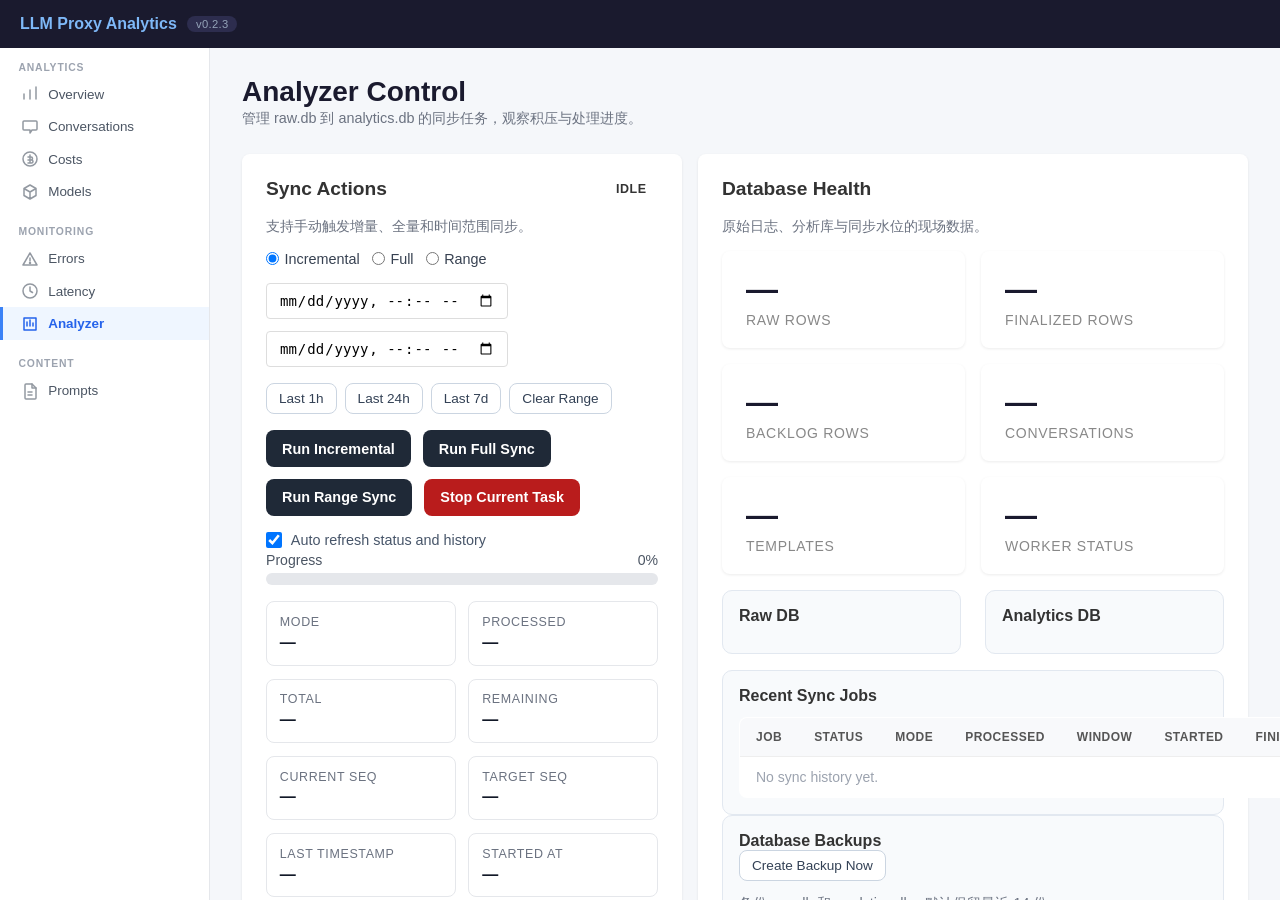
==== api/static/analyzer.html @ d746defb "feat: toast notifications, backup API, retry jobs, API token auth, dashboard time windows - Toast no" ====
<!DOCTYPE html>
<html lang="en">
<head>
  <meta charset="UTF-8" />
  <meta name="viewport" content="width=device-width, initial-scale=1.0" />
  <title>Analyzer Control — LLM Proxy Analytics</title>
  <link rel="stylesheet" href="style.css" />
</head>
<body class="app-layout">
  <header class="app-header">
    <div class="header-brand">
      <span class="brand">LLM Proxy Analytics</span>
      <span class="header-version">v0.2.3</span>
    </div>
  </header>
  <aside class="app-sidebar">
    <nav class="sidebar-nav">
      <div class="nav-group">
        <div class="nav-group-label">Analytics</div>
        <a href="/" class="nav-item">
          <svg width="18" height="18" viewBox="0 0 18 18" fill="none" stroke="currentColor" stroke-width="1.5" stroke-linecap="round"><path d="M3 14V9m6 5V5m6 9V2"/></svg>
          Overview</a>
        <a href="/conversations.html" class="nav-item">
          <svg width="18" height="18" viewBox="0 0 18 18" fill="none" stroke="currentColor" stroke-width="1.5" stroke-linecap="round" stroke-linejoin="round"><path d="M2 4c0-.6.4-1 1-1h12c.6 0 1 .4 1 1v7c0 .6-.4 1-1 1h-4l-2 3v-3H3c-.6 0-1-.4-1-1V4z"/></svg>
          Conversations</a>
        <a href="/costs.html" class="nav-item">
          <svg width="18" height="18" viewBox="0 0 18 18" fill="none" stroke="currentColor" stroke-width="1.5" stroke-linecap="round" stroke-linejoin="round"><circle cx="9" cy="9" r="7"/><path d="M9 5v8M7 7h3a1.5 1.5 0 010 3H7m0 0h3.5a1.5 1.5 0 010 3H7"/></svg>
          Costs</a>
        <a href="/models.html" class="nav-item">
          <svg width="18" height="18" viewBox="0 0 18 18" fill="none" stroke="currentColor" stroke-width="1.5" stroke-linecap="round" stroke-linejoin="round"><path d="M9 2L3 5.5v7L9 16l6-3.5v-7L9 2zM3 5.5L9 9m0 0v7m0-7l6-3.5"/></svg>
          Models</a>
      </div>
      <div class="nav-group">
        <div class="nav-group-label">Monitoring</div>
        <a href="/errors.html" class="nav-item">
          <svg width="18" height="18" viewBox="0 0 18 18" fill="none" stroke="currentColor" stroke-width="1.5" stroke-linecap="round" stroke-linejoin="round"><path d="M9 3L2 15h14L9 3z"/><path d="M9 8v3"/><circle cx="9" cy="13" r=".5" fill="currentColor"/></svg>
          Errors</a>
        <a href="/latency.html" class="nav-item">
          <svg width="18" height="18" viewBox="0 0 18 18" fill="none" stroke="currentColor" stroke-width="1.5" stroke-linecap="round" stroke-linejoin="round"><circle cx="9" cy="9" r="7"/><path d="M9 5v4l2.5 1.5"/></svg>
          Latency</a>
        <a href="/analyzer.html" class="nav-item active">
          <svg width="18" height="18" viewBox="0 0 18 18" fill="none" stroke="currentColor" stroke-width="1.5" stroke-linecap="round" stroke-linejoin="round"><path d="M3 3h12v12H3z"/><path d="M6 11V7m3 4V5m3 6V8"/></svg>
          Analyzer</a>
      </div>
      <div class="nav-group">
        <div class="nav-group-label">Content</div>
        <a href="/prompts.html" class="nav-item">
          <svg width="18" height="18" viewBox="0 0 18 18" fill="none" stroke="currentColor" stroke-width="1.5" stroke-linecap="round" stroke-linejoin="round"><path d="M5 2h6l4 4v10c0 .6-.4 1-1 1H5c-.6 0-1-.4-1-1V3c0-.6.4-1 1-1z"/><path d="M11 2v4h4M7 10h4m-4 3h4"/></svg>
          Prompts</a>
      </div>
    </nav>
  </aside>

  <main class="app-content">
    <div class="page-header page-header-stack">
      <div>
        <h1>Analyzer Control</h1>
        <p class="section-subtitle">管理 raw.db 到 analytics.db 的同步任务，观察积压与处理进度。</p>
      </div>
    </div>

    <div class="control-grid">
      <section class="chart-section control-panel">
        <div class="section-header tight">
          <div>
            <h2>Sync Actions</h2>
            <p class="section-subtitle">支持手动触发增量、全量和时间范围同步。</p>
          </div>
          <span class="status-pill" id="worker-status-pill">idle</span>
        </div>

        <div class="mode-selectors">
          <label><input type="radio" name="analyzer-mode" value="incremental" checked /> Incremental</label>
          <label><input type="radio" name="analyzer-mode" value="full" /> Full</label>
          <label><input type="radio" name="analyzer-mode" value="range" /> Range</label>
        </div>

        <div class="filters analyzer-filters">
          <input type="datetime-local" id="analyzer-since" aria-label="sync since" />
          <input type="datetime-local" id="analyzer-until" aria-label="sync until" />
        </div>

        <div class="preset-row">
          <button type="button" class="ghost-action" data-range-hours="1">Last 1h</button>
          <button type="button" class="ghost-action" data-range-hours="24">Last 24h</button>
          <button type="button" class="ghost-action" data-range-hours="168">Last 7d</button>
          <button type="button" class="ghost-action" data-range-clear="true">Clear Range</button>
        </div>

        <div class="action-row">
          <button type="button" data-sync-mode="incremental">Run Incremental</button>
          <button type="button" data-sync-mode="full">Run Full Sync</button>
          <button type="button" data-sync-mode="range">Run Range Sync</button>
          <button type="button" class="danger-action" id="analyzer-stop-btn">Stop Current Task</button>
        </div>

        <label class="toggle-line">
          <input type="checkbox" id="analyzer-auto-refresh" checked />
          <span>Auto refresh status and history</span>
        </label>

        <div class="progress-block">
          <div class="progress-meta">
            <span>Progress</span>
            <span id="worker-progress-label">0%</span>
          </div>
          <div class="progress-track">
            <div class="progress-fill status-idle" id="worker-progress-bar"></div>
          </div>
        </div>

        <div class="worker-metrics">
          <div><span>Mode</span><strong id="worker-mode">—</strong></div>
          <div><span>Processed</span><strong id="worker-processed">—</strong></div>
          <div><span>Total</span><strong id="worker-total">—</strong></div>
          <div><span>Remaining</span><strong id="worker-remaining">—</strong></div>
          <div><span>Current Seq</span><strong id="worker-current-seq">—</strong></div>
          <div><span>Target Seq</span><strong id="worker-target-seq">—</strong></div>
          <div><span>Last Timestamp</span><strong id="worker-last-timestamp">—</strong></div>
          <div><span>Started At</span><strong id="worker-started-at">—</strong></div>
          <div><span>Finished At</span><strong id="worker-finished-at">—</strong></div>
        </div>

        <div class="inline-notice" id="analyzer-notice" hidden></div>
        <div class="inline-notice error" id="worker-error" hidden></div>
      </section>

      <section class="chart-section">
        <div class="section-header tight">
          <div>
            <h2>Database Health</h2>
            <p class="section-subtitle">原始日志、分析库与同步水位的现场数据。</p>
          </div>
        </div>

        <div class="cards compact-cards">
          <div class="card metric-card">
            <div class="card-value" id="obs-raw-total">—</div>
            <div class="card-label">Raw Rows</div>
          </div>
          <div class="card metric-card">
            <div class="card-value" id="obs-raw-finalized">—</div>
            <div class="card-label">Finalized Rows</div>
          </div>
          <div class="card metric-card">
            <div class="card-value" id="obs-raw-backlog">—</div>
            <div class="card-label">Backlog Rows</div>
          </div>
          <div class="card metric-card">
            <div class="card-value" id="obs-analytics-conversations">—</div>
            <div class="card-label">Conversations</div>
          </div>
          <div class="card metric-card">
            <div class="card-value" id="obs-analytics-templates">—</div>
            <div class="card-label">Templates</div>
          </div>
          <div class="card metric-card">
            <div class="card-value card-value-status" id="obs-worker-status">—</div>
            <div class="card-label">Worker Status</div>
          </div>
        </div>

        <div class="chart-grid observability-grid">
          <section class="subpanel">
            <div class="subpanel-header">
              <h3>Raw DB</h3>
            </div>
            <table class="kv-table">
              <tbody id="raw-db-metrics"></tbody>
            </table>
          </section>
          <section class="subpanel">
            <div class="subpanel-header">
              <h3>Analytics DB</h3>
            </div>
            <table class="kv-table">
              <tbody id="analytics-db-metrics"></tbody>
            </table>
          </section>
        </div>

        <section class="subpanel">
          <div class="subpanel-header">
            <h3>Recent Sync Jobs</h3>
          </div>
          <table class="data-table history-table">
            <thead>
              <tr>
                <th>Job</th>
                <th>Status</th>
                <th>Mode</th>
                <th>Processed</th>
                <th>Window</th>
                <th>Started</th>
                <th>Finished</th>
                <th></th>
              </tr>
            </thead>
            <tbody id="analyzer-history-tbody">
              <tr><td colspan="8" class="muted">No sync history yet.</td></tr>
            </tbody>
          </table>
        </section>

        <section class="subpanel">
          <div class="subpanel-header">
            <h3>Database Backups</h3>
            <button type="button" class="ghost-action" id="backup-create-btn">Create Backup Now</button>
          </div>
          <p class="section-subtitle" style="margin-bottom:0.75rem">备份 raw.db 和 analytics.db，默认保留最近 14 份。</p>
          <table class="data-table history-table" id="backup-table">
            <thead>
              <tr>
                <th>File</th>
                <th>Size</th>
                <th>Modified</th>
              </tr>
            </thead>
            <tbody id="backup-list-tbody">
              <tr><td colspan="3" class="muted">Loading…</td></tr>
            </tbody>
          </table>
        </section>
      </section>
    </div>
  </main>

  <script src="app.js"></script>
</body>
</html>
---- api/static/style.css ----
/* LLM Proxy Analytics Dashboard */

*, *::before, *::after { box-sizing: border-box; margin: 0; padding: 0; }

body {
  font-family: -apple-system, BlinkMacSystemFont, 'Segoe UI', Roboto, sans-serif;
  background: #f5f7fa;
  color: #333;
  min-height: 100vh;
}

/* ── App Shell Layout ─────────────────────────────────────── */
.app-layout {
  display: grid;
  grid-template-columns: 210px 1fr;
  grid-template-rows: 48px 1fr;
  grid-template-areas:
    "header header"
    "sidebar content";
  height: 100vh;
  overflow: hidden;
}

/* ── Header ───────────────────────────────────────────────── */
.app-header {
  grid-area: header;
  background: #1a1a2e;
  color: #fff;
  display: flex;
  align-items: center;
  padding: 0 1.25rem;
  gap: 0.75rem;
  z-index: 100;
}

.header-brand {
  display: flex;
  align-items: center;
  gap: 0.65rem;
}

.header-brand .brand {
  font-weight: 700;
  font-size: 1rem;
  color: #7eb8f7;
  white-space: nowrap;
}

.header-version {
  font-size: 0.7rem;
  color: #94a3b8;
  background: #2d2d4e;
  padding: 0.15rem 0.55rem;
  border-radius: 999px;
  letter-spacing: 0.03em;
}

/* ── Sidebar ──────────────────────────────────────────────── */
.app-sidebar {
  grid-area: sidebar;
  background: #fff;
  border-right: 1px solid #e5e7eb;
  overflow-y: auto;
  padding: 0.85rem 0;
}

.sidebar-nav {
  display: flex;
  flex-direction: column;
}

.nav-group {
  margin-bottom: 1.15rem;
}

.nav-group-label {
  font-size: 0.65rem;
  font-weight: 700;
  text-transform: uppercase;
  letter-spacing: 0.08em;
  color: #9ca3af;
  padding: 0 1.15rem 0.35rem;
}

.nav-item {
  display: flex;
  align-items: center;
  gap: 0.55rem;
  padding: 0.45rem 1.15rem;
  color: #4b5563;
  text-decoration: none;
  font-size: 0.84rem;
  transition: background 0.12s, color 0.12s;
  border-left: 3px solid transparent;
}

.nav-item:hover {
  background: #f3f4f6;
  color: #1a1a2e;
}

.nav-item.active {
  background: #eff6ff;
  color: #2563eb;
  border-left-color: #3b82f6;
  font-weight: 600;
}

.nav-item svg {
  flex-shrink: 0;
  opacity: 0.6;
}

.nav-item.active svg {
  opacity: 1;
}

/* ── Main Content ─────────────────────────────────────────── */
.app-content {
  grid-area: content;
  overflow-y: auto;
  padding: 1.75rem 2rem;
  background: #f5f7fa;
}

/* legacy alias */
.container {
  max-width: 1200px;
  margin: 2rem auto;
  padding: 0 1.5rem;
}

h1 {
  font-size: 1.75rem;
  font-weight: 700;
  margin-bottom: 1.5rem;
  color: #1a1a2e;
}

h2 {
  font-size: 1.2rem;
  font-weight: 600;
  margin-bottom: 1rem;
  color: #333;
}

.cards {
  display: grid;
  grid-template-columns: repeat(auto-fit, minmax(200px, 1fr));
  gap: 1rem;
  margin-bottom: 2rem;
}

.card {
  background: #fff;
  border-radius: 8px;
  padding: 1.25rem 1.5rem;
  box-shadow: 0 1px 3px rgba(0,0,0,0.08);
  text-align: center;
}

.card-value {
  font-size: 2rem;
  font-weight: 700;
  color: #1a1a2e;
  margin-bottom: 0.25rem;
}

.card-label {
  font-size: 0.875rem;
  color: #888;
  text-transform: uppercase;
  letter-spacing: 0.05em;
}

.chart-section {
  background: #fff;
  border-radius: 8px;
  padding: 1.5rem;
  box-shadow: 0 1px 3px rgba(0,0,0,0.08);
  margin-bottom: 2rem;
}

.data-table {
  width: 100%;
  border-collapse: collapse;
  background: #fff;
  border-radius: 8px;
  box-shadow: 0 1px 3px rgba(0,0,0,0.08);
  overflow: hidden;
}

.data-table th,
.data-table td {
  padding: 0.75rem 1rem;
  text-align: left;
  font-size: 0.875rem;
  border-bottom: 1px solid #eee;
}

.data-table th {
  background: #f8f9fb;
  font-weight: 600;
  color: #555;
  text-transform: uppercase;
  font-size: 0.75rem;
  letter-spacing: 0.04em;
}

.data-table tbody tr:hover {
  background: #f5f7fa;
}

.conversation-row {
  cursor: pointer;
}

.conversation-row.selected {
  background: #e8f1fb;
}

.filters {
  display: flex;
  gap: 0.75rem;
  flex-wrap: wrap;
  margin-bottom: 1.25rem;
  align-items: center;
}

.filters input,
.filters select {
  padding: 0.5rem 0.75rem;
  border: 1px solid #ddd;
  border-radius: 4px;
  font-size: 0.875rem;
  outline: none;
  min-width: 140px;
}

.filters input:focus,
.filters select:focus {
  border-color: #7eb8f7;
  box-shadow: 0 0 0 2px rgba(126,184,247,0.2);
}

.filters button {
  padding: 0.5rem 1rem;
  background: #1a1a2e;
  color: #fff;
  border: none;
  border-radius: 4px;
  cursor: pointer;
  font-size: 0.875rem;
  transition: background 0.15s;
}

.filters button:hover {
  background: #2d2d4e;
}

.filters.filters-advanced {
  background: linear-gradient(135deg, #ffffff 0%, #eef4ff 100%);
  border: 1px solid #dbe6ff;
  border-radius: 10px;
  padding: 0.9rem;
  margin-bottom: 1rem;
  box-shadow: 0 6px 18px rgba(17, 36, 77, 0.08);
}

.filters .ghost-btn {
  background: #ffffff;
  color: #2d3e72;
  border: 1px solid #c8d8ff;
}

.filters .ghost-btn:hover {
  background: #f3f7ff;
}

.pagination {
  display: flex;
  justify-content: center;
  gap: 0.5rem;
  margin-top: 1rem;
}

.pagination button {
  padding: 0.4rem 0.75rem;
  border: 1px solid #ddd;
  border-radius: 4px;
  background: #fff;
  cursor: pointer;
  font-size: 0.875rem;
}

.pagination button.active {
  background: #1a1a2e;
  color: #fff;
  border-color: #1a1a2e;
}

.badge {
  display: inline-block;
  padding: 0.2rem 0.5rem;
  border-radius: 12px;
  font-size: 0.75rem;
  font-weight: 600;
}

.badge-success { background: #d4edda; color: #155724; }
.badge-error { background: #f8d7da; color: #721c24; }
.badge-warning { background: #fff3cd; color: #856404; }

.conversation-insights {
  margin-bottom: 1.25rem;
}

.conversation-insights .card {
  border: 1px solid #e8ecf7;
}

.detail-panel {
  background: #fff;
  border-radius: 8px;
  padding: 1.5rem;
  margin-top: 1.5rem;
  box-shadow: 0 1px 3px rgba(0,0,0,0.08);
}

.detail-header {
  display: flex;
  justify-content: space-between;
  align-items: center;
  margin-bottom: 1rem;
}

.detail-close {
  padding: 0.5rem 0.8rem;
  border: 1px solid #d0d7e2;
  border-radius: 4px;
  background: #fff;
  cursor: pointer;
}

.detail-meta {
  display: flex;
  gap: 1rem;
  flex-wrap: wrap;
  margin-bottom: 1rem;
  color: #4b5563;
  font-size: 0.9rem;
}

.detail-meta span {
  background: #f3f6fc;
  border: 1px solid #e4ebfa;
  border-radius: 999px;
  padding: 0.22rem 0.55rem;
}

.token-breakdown {
  margin-bottom: 1rem;
  padding: 0.85rem;
  border: 1px solid #e6ecfa;
  border-radius: 8px;
  background: #f9fbff;
}

.stacked-bar {
  display: flex;
  width: 100%;
  height: 12px;
  border-radius: 999px;
  overflow: hidden;
  background: #e9eef8;
}

.bar-prompt {
  background: linear-gradient(90deg, #4f46e5, #818cf8);
}

.bar-completion {
  background: linear-gradient(90deg, #0ea5e9, #67e8f9);
}

.token-breakdown-meta {
  margin-top: 0.45rem;
  font-size: 0.85rem;
  color: #41507a;
}

/* ── Enhanced Token Breakdown Charts ───────────────────────────────── */

.breakdown-chart {
  margin-bottom: 0.85rem;
}

.breakdown-chart:last-child {
  margin-bottom: 0;
}

.breakdown-empty {
  font-size: 0.82rem;
  color: #9ca3af;
  padding: 0.6rem 0;
  font-style: italic;
}

.breakdown-label {
  font-size: 0.78rem;
  font-weight: 600;
  color: #6b7280;
  text-transform: uppercase;
  letter-spacing: 0.04em;
  margin-bottom: 0.45rem;
}

.breakdown-row {
  display: flex;
  align-items: center;
  gap: 0.65rem;
  margin-bottom: 0.35rem;
}

.breakdown-row-label {
  font-size: 0.82rem;
  color: #374151;
  min-width: 140px;
  white-space: nowrap;
}

.breakdown-bar-container {
  flex: 1;
  display: flex;
  height: 18px;
  border-radius: 4px;
  overflow: hidden;
  background: #e9eef8;
}

.breakdown-bar-seg {
  height: 100%;
  transition: width 0.3s ease;
}

.bar-cache-read { background: linear-gradient(90deg, #34d399, #6ee7b7); }
.bar-cache-write { background: linear-gradient(90deg, #fbbf24, #fcd34d); }
.bar-prompt-normal { background: linear-gradient(90deg, #4f46e5, #818cf8); }
.bar-reasoning { background: linear-gradient(90deg, #f59e0b, #fbbf24); }
.bar-completion-normal { background: linear-gradient(90deg, #0ea5e9, #67e8f9); }

.breakdown-meta {
  margin-top: 0.4rem;
  font-size: 0.8rem;
  color: #6b7280;
}

.breakdown-legend {
  display: flex;
  gap: 0.85rem;
  flex-wrap: wrap;
  margin-top: 0.4rem;
}

.legend-item {
  display: inline-flex;
  align-items: center;
  gap: 0.3rem;
  font-size: 0.72rem;
  color: #6b7280;
}

.legend-dot {
  display: inline-block;
  width: 10px;
  height: 10px;
  border-radius: 2px;
  flex-shrink: 0;
}

/* Composition (Chart 2) */
.composition-bar {
  display: flex;
  width: 100%;
  height: 22px;
  border-radius: 4px;
  overflow: hidden;
  background: #e9eef8;
  margin-bottom: 0.55rem;
}

.composition-seg {
  height: 100%;
  transition: width 0.3s ease;
}

.comp-system { background: linear-gradient(90deg, #f59e0b, #fbbf24); }
.comp-tools { background: linear-gradient(90deg, #8b5cf6, #a78bfa); }
.comp-tool-msg { background: linear-gradient(90deg, #7c3aed, #c084fc); }
.comp-history { background: linear-gradient(90deg, #3b82f6, #93c5fd); }
.comp-user { background: linear-gradient(90deg, #10b981, #6ee7b7); }
.comp-assistant { background: linear-gradient(90deg, #0ea5e9, #67e8f9); }

.composition-details {
  display: flex;
  flex-direction: column;
  gap: 0.2rem;
}

.composition-row {
  display: flex;
  align-items: center;
  gap: 0.5rem;
  font-size: 0.8rem;
  color: #374151;
}

.composition-name {
  min-width: 80px;
  font-weight: 500;
}

.composition-value {
  min-width: 80px;
  text-align: right;
  color: #6b7280;
  font-size: 0.75rem;
}

.composition-pct {
  min-width: 40px;
  text-align: right;
  font-weight: 600;
  font-size: 0.78rem;
}

.composition-minibar {
  flex: 1;
  height: 6px;
  background: #e9eef8;
  border-radius: 3px;
  overflow: hidden;
}

.composition-minibar > div {
  height: 100%;
  border-radius: 3px;
}

/* ── Tool Card Enhancements ────────────────────────────────────────── */

.section-overview-bar {
  display: flex;
  gap: 1rem;
  flex-wrap: wrap;
  margin-bottom: 0.65rem;
  padding: 0.45rem 0.7rem;
  background: #f3f4f6;
  border-radius: 6px;
  font-size: 0.8rem;
  color: #4b5563;
}

.section-overview-bar span {
  white-space: nowrap;
}

.tool-card-expandable {
  cursor: pointer;
  transition: box-shadow 0.15s;
}

.tool-card-expandable:hover {
  box-shadow: 0 2px 8px rgba(91, 33, 182, 0.12);
}

.tool-card-expanded {
  grid-column: 1 / -1;
}

.tool-card-expanded .tool-card-toggle {
  transform: rotate(90deg);
}

.tool-card-header {
  display: flex;
  align-items: center;
  justify-content: space-between;
}

.tool-card-toggle {
  font-size: 0.7rem;
  color: #9ca3af;
  transition: transform 0.2s;
  flex-shrink: 0;
}

.tool-params-panel {
  margin-top: 0.55rem;
  border-top: 1px solid #e5e7eb;
  padding-top: 0.45rem;
}

.tool-params-table {
  width: 100%;
  border-collapse: collapse;
  font-size: 0.75rem;
}

.tool-params-table th {
  text-align: left;
  padding: 0.3rem 0.5rem;
  background: #f3f0ff;
  color: #5b21b6;
  font-size: 0.7rem;
  text-transform: uppercase;
  letter-spacing: 0.03em;
  border-bottom: 1px solid #e5e7eb;
}

.tool-params-table td {
  padding: 0.3rem 0.5rem;
  border-bottom: 1px solid #f3f4f6;
  vertical-align: top;
}

.tool-params-table code {
  background: #f3f0ff;
  padding: 0.1rem 0.3rem;
  border-radius: 3px;
  font-size: 0.73rem;
  color: #5b21b6;
}

.param-enum {
  font-size: 0.68rem;
  color: #6b7280;
  display: block;
}

.param-req {
  text-align: center;
  color: #059669;
  font-weight: 700;
}

.detail-grid {
  display: grid;
  grid-template-columns: repeat(auto-fit, minmax(280px, 1fr));
  gap: 1rem;
}

.detail-grid h3 {
  font-size: 0.95rem;
  margin-bottom: 0.5rem;
}

.detail-actions {
  display: flex;
  justify-content: flex-end;
  margin-bottom: 0.35rem;
}

.detail-actions button {
  border: 1px solid #d6def0;
  background: #fff;
  padding: 0.24rem 0.6rem;
  border-radius: 999px;
  font-size: 0.74rem;
  cursor: pointer;
}

.detail-actions button:hover {
  background: #f1f5ff;
}

.detail-grid pre {
  white-space: pre-wrap;
  word-break: break-word;
  background: #f8f9fb;
  border: 1px solid #e5e7eb;
  border-radius: 6px;
  padding: 0.9rem;
  min-height: 8rem;
  max-height: 22rem;
  overflow: auto;
  font-size: 0.85rem;
  color: #1f2937;
}

.analysis-list {
  list-style: disc;
  padding-left: 1.1rem;
  color: #1f2d50;
  font-size: 0.88rem;
  line-height: 1.45;
}

.analysis-list li {
  margin-bottom: 0.4rem;
}

.subheading {
  margin-top: 0.9rem;
}

@media (max-width: 960px) {
  .data-table {
    display: block;
    overflow-x: auto;
    white-space: nowrap;
  }
}

/* ── Page Header & Time Range ──────────────────────────────────────── */

.page-header {
  display: flex;
  justify-content: space-between;
  align-items: center;
  margin-bottom: 1.5rem;
  flex-wrap: wrap;
  gap: 1rem;
}

.page-header h1 {
  margin-bottom: 0;
}

.page-header-stack {
  align-items: flex-start;
  flex-direction: column;
  gap: 0.35rem;
}

.time-range-selector {
  display: flex;
  gap: 0.25rem;
  background: #fff;
  border: 1px solid #ddd;
  border-radius: 6px;
  padding: 0.2rem;
}

.range-btn {
  padding: 0.35rem 0.75rem;
  border: none;
  background: transparent;
  border-radius: 4px;
  cursor: pointer;
  font-size: 0.8rem;
  color: #555;
  transition: all 0.15s;
}

.range-btn:hover {
  background: #f0f4ff;
}

.range-btn.active {
  background: #1a1a2e;
  color: #fff;
}

/* ── Chart Grid ────────────────────────────────────────────────────── */

.chart-grid {
  display: grid;
  grid-template-columns: 1fr 1fr;
  gap: 1.5rem;
  margin-bottom: 2rem;
}

.section-header {
  display: flex;
  justify-content: space-between;
  align-items: flex-start;
  gap: 1rem;
  margin-bottom: 1rem;
}

.section-header.tight {
  margin-bottom: 0.85rem;
}

.section-subtitle {
  color: #6b7280;
  font-size: 0.9rem;
  line-height: 1.5;
}

.text-link {
  color: #2563eb;
  text-decoration: none;
  font-size: 0.9rem;
  font-weight: 600;
}

.text-link:hover {
  text-decoration: underline;
}

.compact-cards {
  margin-bottom: 1rem;
}

.metric-card {
  text-align: left;
}

.card-value-status {
  text-transform: capitalize;
}

.observability-section {
  margin-bottom: 2rem;
}

.observability-grid {
  margin-bottom: 1rem;
}

.subpanel {
  background: #f8fafc;
  border: 1px solid #e2e8f0;
  border-radius: 10px;
  padding: 1rem;
}

.subpanel-header {
  margin-bottom: 0.75rem;
}

.subpanel h3 {
  font-size: 1rem;
  margin-bottom: 0;
}

.kv-table {
  width: 100%;
  border-collapse: collapse;
}

.kv-table th,
.kv-table td {
  padding: 0.55rem 0;
  border-bottom: 1px solid #e5e7eb;
  text-align: left;
  vertical-align: top;
  font-size: 0.88rem;
}

.kv-table th {
  color: #6b7280;
  font-weight: 600;
  width: 42%;
}

.worker-overview-panel {
  background: linear-gradient(180deg, #fbfdff 0%, #f3f8ff 100%);
}

.status-pill {
  display: inline-flex;
  align-items: center;
  padding: 0.25rem 0.7rem;
  border-radius: 999px;
  font-size: 0.78rem;
  font-weight: 700;
  text-transform: uppercase;
  letter-spacing: 0.05em;
}

.status-idle {
  background: #e5e7eb;
  color: #4b5563;
}

.status-running {
  background: #dbeafe;
  color: #1d4ed8;
}

.status-stopping {
  background: #fef3c7;
  color: #92400e;
}

.status-completed {
  background: #dcfce7;
  color: #166534;
}

.status-stopped {
  background: #e0f2fe;
  color: #0f766e;
}

.status-failed {
  background: #fee2e2;
  color: #b91c1c;
}

.progress-block {
  margin-bottom: 1rem;
}

.progress-meta {
  display: flex;
  justify-content: space-between;
  align-items: center;
  margin-bottom: 0.35rem;
  font-size: 0.88rem;
  color: #4b5563;
}

.progress-track {
  width: 100%;
  height: 12px;
  background: #e5e7eb;
  border-radius: 999px;
  overflow: hidden;
}

.progress-fill {
  height: 100%;
  width: 0;
  border-radius: 999px;
  transition: width 0.2s ease;
}

.progress-fill.status-idle {
  background: #94a3b8;
}

.progress-fill.status-running {
  background: linear-gradient(90deg, #2563eb, #60a5fa);
}

.progress-fill.status-stopping {
  background: linear-gradient(90deg, #d97706, #fbbf24);
}

.progress-fill.status-completed {
  background: linear-gradient(90deg, #16a34a, #4ade80);
}

.progress-fill.status-stopped {
  background: linear-gradient(90deg, #0f766e, #5eead4);
}

.progress-fill.status-failed {
  background: linear-gradient(90deg, #dc2626, #f87171);
}

.worker-metrics {
  display: grid;
  grid-template-columns: repeat(auto-fit, minmax(180px, 1fr));
  gap: 0.8rem;
}

.worker-metrics div {
  background: #fff;
  border: 1px solid #e5e7eb;
  border-radius: 8px;
  padding: 0.8rem;
}

.worker-metrics span {
  display: block;
  color: #6b7280;
  font-size: 0.78rem;
  margin-bottom: 0.3rem;
  text-transform: uppercase;
  letter-spacing: 0.05em;
}

.worker-metrics strong {
  color: #111827;
  font-size: 1rem;
}

.inline-notice {
  margin-top: 1rem;
  border-radius: 8px;
  padding: 0.75rem 0.9rem;
  font-size: 0.9rem;
  background: #eff6ff;
  color: #1d4ed8;
}

.inline-notice.success {
  background: #dcfce7;
  color: #166534;
}

.inline-notice.error {
  background: #fee2e2;
  color: #b91c1c;
}

.control-grid {
  display: grid;
  grid-template-columns: minmax(320px, 1fr) minmax(380px, 1.25fr);
  gap: 1rem;
}

.control-panel {
  position: sticky;
  top: 0;
  align-self: start;
}

.mode-selectors {
  display: flex;
  flex-wrap: wrap;
  gap: 0.75rem;
  margin-bottom: 1rem;
}

.mode-selectors label {
  display: inline-flex;
  align-items: center;
  gap: 0.35rem;
  font-size: 0.9rem;
  color: #374151;
}

.analyzer-filters {
  margin-bottom: 1rem;
}

.action-row {
  display: flex;
  flex-wrap: wrap;
  gap: 0.75rem;
  margin-bottom: 1rem;
}

.action-row button {
  padding: 0.65rem 1rem;
  background: #1f2937;
  color: #fff;
  border: none;
  border-radius: 8px;
  cursor: pointer;
  font-size: 0.9rem;
  font-weight: 600;
}

.action-row button:hover {
  background: #111827;
}

.ghost-action {
  padding: 0.45rem 0.75rem;
  background: #fff;
  color: #334155;
  border: 1px solid #cbd5e1;
  border-radius: 8px;
  cursor: pointer;
  font-size: 0.85rem;
}

.ghost-action:hover {
  background: #f8fafc;
}

.danger-action {
  background: #b91c1c !important;
}

.danger-action:hover {
  background: #991b1b !important;
}

.action-row button:disabled,
.ghost-action:disabled,
.danger-action:disabled {
  opacity: 0.55;
  cursor: not-allowed;
}

.preset-row {
  display: flex;
  flex-wrap: wrap;
  gap: 0.5rem;
  margin-bottom: 1rem;
}

.toggle-line {
  display: inline-flex;
  align-items: center;
  gap: 0.55rem;
  color: #475569;
  font-size: 0.9rem;
}

.toggle-line input {
  width: 16px;
  height: 16px;
}

.history-table {
  box-shadow: none;
  border: 1px solid #e5e7eb;
}

.history-table td .status-pill {
  font-size: 0.72rem;
}

@media (max-width: 768px) {
  .chart-grid {
    grid-template-columns: 1fr;
  }

  .control-grid {
    grid-template-columns: 1fr;
  }

  .control-panel {
    position: static;
  }
}

/* ── Chat Bubbles ──────────────────────────────────────────────────── */

.detail-full-width {
  grid-column: 1 / -1;
}

.chat-bubbles {
  display: flex;
  flex-direction: column;
  gap: 0.75rem;
  max-height: 36rem;
  overflow-y: auto;
  padding: 1rem;
  background: #f8f9fb;
  border: 1px solid #e5e7eb;
  border-radius: 8px;
}

.chat-bubble {
  max-width: 85%;
  padding: 0.75rem 1rem;
  border-radius: 12px;
  font-size: 0.875rem;
  line-height: 1.5;
  word-break: break-word;
}

.chat-role {
  font-size: 0.7rem;
  font-weight: 700;
  text-transform: uppercase;
  letter-spacing: 0.04em;
  margin-bottom: 0.25rem;
  opacity: 0.7;
}

.chat-content {
  white-space: pre-wrap;
}

.chat-bubble-system {
  align-self: center;
  background: #fef3c7;
  border: 1px solid #fbbf24;
  color: #78350f;
  max-width: 95%;
  font-size: 0.82rem;
}

.chat-bubble-user {
  align-self: flex-end;
  background: #dbeafe;
  border: 1px solid #93c5fd;
  color: #1e3a5f;
}

.chat-bubble-assistant {
  align-self: flex-start;
  background: #fff;
  border: 1px solid #e5e7eb;
  color: #1f2937;
}

.chat-bubble-tool {
  align-self: center;
  background: #ede9fe;
  border: 1px solid #c4b5fd;
  color: #4c1d95;
  font-size: 0.8rem;
}

.chat-empty {
  text-align: center;
  color: #9ca3af;
  padding: 2rem;
}

/* ── Raw Details Collapsible ───────────────────────────────────────── */

.raw-details {
  margin-top: 1rem;
  border: 1px solid #e5e7eb;
  border-radius: 8px;
  overflow: hidden;
}

.raw-details summary {
  padding: 0.75rem 1rem;
  background: #f8f9fb;
  cursor: pointer;
  font-weight: 600;
  font-size: 0.9rem;
  color: #4b5563;
  user-select: none;
}

.raw-details summary:hover {
  background: #eef1f6;
}

.raw-details[open] summary {
  border-bottom: 1px solid #e5e7eb;
}

.raw-details > .detail-grid {
  padding: 1rem;
}

/* ── Two-Column Raw ────────────────────────────────────────────────── */

.two-column-raw {
  grid-template-columns: 1fr 1fr;
}

/* ── Rating ─────────────────────────────────────────────────────────── */

.detail-rating-row,
.detail-tags-row {
  display: flex;
  align-items: center;
  gap: 0.5rem;
  margin-bottom: 0.75rem;
  font-size: 0.9rem;
  flex-wrap: wrap;
}

.rating-star {
  cursor: pointer;
  font-size: 1.3rem;
  color: #d1d5db;
  transition: color 0.15s;
}

.rating-star:hover,
.rating-star.active {
  color: #f59e0b;
}

.rating-clear {
  border: 1px solid #d6def0;
  background: #fff;
  padding: 0.15rem 0.5rem;
  border-radius: 999px;
  font-size: 0.72rem;
  cursor: pointer;
  margin-left: 0.5rem;
}

.rating-clear:hover {
  background: #fef2f2;
  border-color: #fca5a5;
}

.rating-comment {
  font-size: 0.8rem;
  color: #6b7280;
  margin-left: 0.5rem;
}

/* ── Tags ───────────────────────────────────────────────────────────── */

.tag-badge {
  display: inline-flex;
  align-items: center;
  gap: 0.2rem;
  background: #ede9fe;
  color: #5b21b6;
  border-radius: 999px;
  padding: 0.15rem 0.55rem;
  font-size: 0.78rem;
  font-weight: 500;
}

.tag-remove {
  cursor: pointer;
  font-size: 0.9rem;
  opacity: 0.6;
}

.tag-remove:hover {
  opacity: 1;
  color: #ef4444;
}

.tag-input {
  border: 1px solid #d1d5db;
  border-radius: 999px;
  padding: 0.15rem 0.5rem;
  font-size: 0.78rem;
  outline: none;
  width: 100px;
}

.tag-input:focus {
  border-color: #8b5cf6;
  box-shadow: 0 0 0 2px rgba(139,92,246,0.15);
}

/* ── Compare Grid ──────────────────────────────────────────────────── */

.compare-grid {
  display: grid;
  grid-template-columns: 1fr 1fr;
  gap: 1rem;
}

.compare-grid .card {
  text-align: left;
}

/* ── Muted text ────────────────────────────────────────────────────── */

.muted {
  color: #9ca3af;
  font-size: 0.875rem;
}

/* ── Conversation Detail Modal ─────────────────────────────────────── */

.modal-overlay {
  position: fixed;
  inset: 0;
  background: rgba(0, 0, 0, 0.45);
  z-index: 1000;
  display: flex;
  align-items: center;
  justify-content: center;
  padding: 1.5rem;
  animation: fadeIn 0.15s ease;
}

.modal-overlay[hidden] {
  display: none;
}

@keyframes fadeIn {
  from { opacity: 0; }
  to { opacity: 1; }
}

@keyframes slideUp {
  from { transform: translateY(24px); opacity: 0; }
  to { transform: translateY(0); opacity: 1; }
}

.modal-dialog {
  background: #fff;
  border-radius: 12px;
  box-shadow: 0 20px 60px rgba(0, 0, 0, 0.2);
  width: 100%;
  max-width: 960px;
  max-height: 90vh;
  display: flex;
  flex-direction: column;
  animation: slideUp 0.2s ease;
}

.modal-header {
  display: flex;
  justify-content: space-between;
  align-items: center;
  padding: 1rem 1.5rem;
  border-bottom: 1px solid #e5e7eb;
  flex-shrink: 0;
}

.modal-header h2 {
  margin: 0;
  font-size: 1.15rem;
}

.modal-close {
  width: 32px;
  height: 32px;
  border-radius: 6px;
  border: none;
  background: transparent;
  font-size: 1.4rem;
  color: #6b7280;
  cursor: pointer;
  display: flex;
  align-items: center;
  justify-content: center;
  transition: background 0.15s;
}

.modal-close:hover {
  background: #f3f4f6;
  color: #1f2937;
}

.modal-body {
  padding: 1.25rem 1.5rem;
  overflow-y: auto;
  flex: 1;
}

.detail-inline-row {
  display: flex;
  gap: 2rem;
  flex-wrap: wrap;
  margin-bottom: 0.75rem;
}

/* ── Collapsible Sections ──────────────────────────────────────────── */

.collapsible-sections {
  display: flex;
  flex-direction: column;
  gap: 0.5rem;
  margin-bottom: 1rem;
}

.collapsible-section {
  border: 1px solid #e5e7eb;
  border-radius: 8px;
  overflow: hidden;
  transition: border-color 0.15s;
}

.collapsible-section:hover {
  border-color: #c7d2fe;
}

.collapsible-section[open] {
  border-color: #a5b4fc;
}

.section-summary {
  padding: 0.7rem 1rem;
  cursor: pointer;
  user-select: none;
  display: flex;
  align-items: center;
  gap: 0.6rem;
  font-weight: 600;
  font-size: 0.9rem;
  color: #374151;
  list-style: none;
  transition: background 0.15s;
}

.section-summary::-webkit-details-marker {
  display: none;
}

.section-summary:hover {
  background: #f9fafb;
}

.section-summary .section-icon {
  width: 28px;
  height: 28px;
  border-radius: 6px;
  display: flex;
  align-items: center;
  justify-content: center;
  font-size: 0.95rem;
  flex-shrink: 0;
}

.section-summary .section-chevron {
  margin-left: auto;
  font-size: 0.75rem;
  color: #9ca3af;
  transition: transform 0.2s;
}

.collapsible-section[open] .section-chevron {
  transform: rotate(90deg);
}

.section-summary .section-badge {
  background: #e5e7eb;
  color: #6b7280;
  border-radius: 999px;
  padding: 0.1rem 0.5rem;
  font-size: 0.72rem;
  font-weight: 500;
}

.section-content {
  padding: 0 1rem 1rem;
}

.section-content pre {
  white-space: pre-wrap;
  word-break: break-word;
  background: #f8f9fb;
  border: 1px solid #e5e7eb;
  border-radius: 6px;
  padding: 0.85rem;
  max-height: 28rem;
  overflow: auto;
  font-size: 0.82rem;
  color: #1f2937;
  line-height: 1.55;
  margin-top: 0.5rem;
}

.section-content .section-copy-btn {
  display: inline-block;
  border: 1px solid #d6def0;
  background: #fff;
  padding: 0.2rem 0.55rem;
  border-radius: 999px;
  font-size: 0.72rem;
  cursor: pointer;
  margin-bottom: 0.35rem;
}

.section-content .section-copy-btn:hover {
  background: #f1f5ff;
}

/* Section color coding */
.section-icon-system { background: #fef3c7; color: #92400e; }
.section-icon-tools { background: #ede9fe; color: #6d28d9; }
.section-icon-skills { background: #e0f2fe; color: #0369a1; }
.section-icon-history { background: #dbeafe; color: #1e40af; }
.section-icon-user { background: #d1fae5; color: #065f46; }
.section-icon-assistant { background: #e0e7ff; color: #3730a3; }
.section-icon-hints { background: #fce7f3; color: #9d174d; }

/* ── Skill Statistics ──────────────────────────────────────────── */
.skill-stats-cards {
  display: grid;
  grid-template-columns: repeat(4, 1fr);
  gap: 0.65rem;
  margin-bottom: 1rem;
}

.skill-stat-card {
  background: #f8fafc;
  border: 1px solid #e2e8f0;
  border-radius: 8px;
  padding: 0.75rem 0.65rem;
  text-align: center;
}

.skill-stat-value {
  font-size: 1.35rem;
  font-weight: 700;
  color: #0369a1;
}

.skill-stat-label {
  font-size: 0.7rem;
  color: #64748b;
  text-transform: uppercase;
  letter-spacing: 0.04em;
  margin-top: 0.15rem;
}

.skill-section-title {
  font-size: 0.78rem;
  font-weight: 700;
  color: #475569;
  text-transform: uppercase;
  letter-spacing: 0.04em;
  margin-bottom: 0.55rem;
  margin-top: 0.85rem;
}

.skill-category-grid {
  display: grid;
  grid-template-columns: repeat(auto-fill, minmax(220px, 1fr));
  gap: 0.55rem;
}

.skill-category-card {
  background: #fff;
  border: 1px solid #e5e7eb;
  border-radius: 8px;
  padding: 0.6rem 0.75rem;
}

.skill-cat-header {
  display: flex;
  align-items: center;
  gap: 0.4rem;
  margin-bottom: 0.3rem;
}

.skill-cat-icon {
  font-size: 1rem;
}

.skill-cat-name {
  font-weight: 600;
  font-size: 0.82rem;
  color: #1e293b;
}

.skill-cat-metrics {
  display: flex;
  align-items: center;
  gap: 0.35rem;
  font-size: 0.72rem;
  color: #64748b;
  margin-bottom: 0.3rem;
}

.skill-cat-divider {
  color: #cbd5e1;
}

.skill-cat-tools {
  display: flex;
  flex-wrap: wrap;
  gap: 0.3rem;
}

.skill-tool-badge {
  display: inline-block;
  padding: 0.15rem 0.5rem;
  border-radius: 999px;
  font-size: 0.7rem;
  font-family: 'SF Mono', Consolas, monospace;
}

.skill-tool-used {
  background: #dbeafe;
  color: #1e40af;
  border: 1px solid #93c5fd;
}

.skill-tool-unused {
  background: #f1f5f9;
  color: #94a3b8;
  border: 1px solid #e2e8f0;
}

/* Frequency bar chart */
.skill-freq-list {
  display: flex;
  flex-direction: column;
  gap: 0.3rem;
}

.skill-freq-row {
  display: flex;
  align-items: center;
  gap: 0.45rem;
  font-size: 0.78rem;
}

.skill-freq-icon {
  flex-shrink: 0;
  width: 1.2rem;
  text-align: center;
}

.skill-freq-name {
  min-width: 140px;
  max-width: 200px;
  overflow: hidden;
  text-overflow: ellipsis;
  white-space: nowrap;
  color: #334155;
  font-family: 'SF Mono', Consolas, monospace;
  font-size: 0.73rem;
}

.skill-freq-bar-bg {
  flex: 1;
  height: 14px;
  background: #f1f5f9;
  border-radius: 3px;
  overflow: hidden;
}

.skill-freq-bar {
  height: 100%;
  border-radius: 3px;
  transition: width 0.3s ease;
}

.skill-freq-cat-file-read { background: linear-gradient(90deg, #60a5fa, #93c5fd); }
.skill-freq-cat-file-write { background: linear-gradient(90deg, #f97316, #fdba74); }
.skill-freq-cat-search { background: linear-gradient(90deg, #a78bfa, #c4b5fd); }
.skill-freq-cat-terminal { background: linear-gradient(90deg, #22d3ee, #67e8f9); }
.skill-freq-cat-browser { background: linear-gradient(90deg, #34d399, #6ee7b7); }
.skill-freq-cat-git { background: linear-gradient(90deg, #fb923c, #fdba74); }
.skill-freq-cat-analysis { background: linear-gradient(90deg, #f472b6, #f9a8d4); }
.skill-freq-cat-other { background: linear-gradient(90deg, #94a3b8, #cbd5e1); }

.skill-freq-count {
  min-width: 2rem;
  text-align: right;
  font-weight: 600;
  color: #475569;
  font-size: 0.75rem;
}

.skill-unused-section {
  margin-top: 0.75rem;
  padding-top: 0.75rem;
  border-top: 1px solid #e5e7eb;
}

/* History messages in section */
.history-messages {
  display: flex;
  flex-direction: column;
  gap: 0.5rem;
  margin-top: 0.5rem;
}

.history-msg {
  border-radius: 8px;
  padding: 0.6rem 0.85rem;
  font-size: 0.82rem;
  line-height: 1.5;
  word-break: break-word;
}

.history-msg-header {
  font-size: 0.7rem;
  font-weight: 700;
  text-transform: uppercase;
  letter-spacing: 0.03em;
  margin-bottom: 0.2rem;
  opacity: 0.75;
}

.history-msg-content {
  white-space: pre-wrap;
}

.history-msg-user {
  background: #dbeafe;
  border: 1px solid #93c5fd;
  color: #1e3a5f;
  align-self: flex-end;
  max-width: 90%;
}

.history-msg-assistant {
  background: #f3f4f6;
  border: 1px solid #e5e7eb;
  color: #1f2937;
  align-self: flex-start;
  max-width: 90%;
}

.history-msg-tool {
  background: #ede9fe;
  border: 1px solid #c4b5fd;
  color: #4c1d95;
  align-self: center;
  max-width: 90%;
  font-size: 0.78rem;
}

.history-msg-system {
  background: #fef3c7;
  border: 1px solid #fbbf24;
  color: #78350f;
  align-self: center;
  max-width: 95%;
  font-size: 0.78rem;
}

/* Tools list in section */
.tools-grid {
  display: grid;
  grid-template-columns: repeat(auto-fill, minmax(200px, 1fr));
  gap: 0.5rem;
  margin-top: 0.5rem;
}

.tool-card {
  background: #f5f3ff;
  border: 1px solid #ddd6fe;
  border-radius: 6px;
  padding: 0.5rem 0.75rem;
  font-size: 0.82rem;
}

.tool-card-name {
  font-weight: 600;
  color: #5b21b6;
  margin-bottom: 0.15rem;
}

.tool-card-desc {
  font-size: 0.75rem;
  color: #6b7280;
  overflow: hidden;
  text-overflow: ellipsis;
  white-space: nowrap;
}

/* ── Performance Analysis ──────────────────────────── */

.perf-cards {
  display: grid;
  grid-template-columns: repeat(auto-fill, minmax(110px, 1fr));
  gap: 0.5rem;
  margin-bottom: 0.75rem;
}

.perf-card {
  background: #f8fafc;
  border: 1px solid #e2e8f0;
  border-radius: 8px;
  padding: 0.5rem 0.6rem;
  text-align: center;
}

.perf-card.perf-good {
  background: #f0fdf4;
  border-color: #86efac;
}

.perf-card.perf-ok {
  background: #fffbeb;
  border-color: #fcd34d;
}

.perf-card.perf-slow {
  background: #fef2f2;
  border-color: #fca5a5;
}

.perf-card-value {
  font-size: 1rem;
  font-weight: 700;
  color: #1e293b;
  line-height: 1.2;
}

.perf-card-label {
  font-size: 0.68rem;
  color: #64748b;
  margin-top: 0.15rem;
}

.perf-gauge {
  margin-top: 0.5rem;
}

.perf-gauge-label {
  font-size: 0.75rem;
  color: #475569;
  margin-bottom: 0.25rem;
  display: flex;
  justify-content: space-between;
}

.perf-gauge-label span {
  font-weight: 600;
  color: #1e293b;
}

.perf-gauge-track {
  height: 10px;
  background: #e2e8f0;
  border-radius: 5px;
  overflow: hidden;
}

.perf-gauge-fill {
  height: 100%;
  border-radius: 5px;
  transition: width 0.4s ease;
}

.perf-gauge-scale {
  display: flex;
  justify-content: space-between;
  font-size: 0.6rem;
  color: #94a3b8;
  margin-top: 0.15rem;
}

/* ── Content Analysis ──────────────────────────────── */

.content-analysis-cards {
  display: grid;
  grid-template-columns: repeat(auto-fill, minmax(100px, 1fr));
  gap: 0.5rem;
  margin-bottom: 0.75rem;
}

.content-card {
  background: #f0f9ff;
  border: 1px solid #bae6fd;
  border-radius: 8px;
  padding: 0.5rem;
  text-align: center;
}

.content-card-value {
  font-size: 0.95rem;
  font-weight: 700;
  color: #0c4a6e;
  line-height: 1.2;
}

.content-card-label {
  font-size: 0.68rem;
  color: #64748b;
  margin-top: 0.1rem;
}

.content-table-wrap {
  margin-bottom: 0.75rem;
}

.content-table {
  width: 100%;
  border-collapse: collapse;
  font-size: 0.78rem;
}

.content-table th {
  text-align: left;
  font-weight: 600;
  color: #475569;
  padding: 0.35rem 0.5rem;
  border-bottom: 2px solid #e2e8f0;
  font-size: 0.72rem;
}

.content-table td {
  padding: 0.35rem 0.5rem;
  border-bottom: 1px solid #f1f5f9;
  color: #334155;
}

.content-table td:last-child {
  display: flex;
  align-items: center;
  gap: 0.4rem;
}

.content-pct-bar {
  width: 60px;
  height: 6px;
  background: #e2e8f0;
  border-radius: 3px;
  overflow: hidden;
  flex-shrink: 0;
}

.content-pct-fill {
  height: 100%;
  background: #3b82f6;
  border-radius: 3px;
}

.content-subtitle {
  font-size: 0.78rem;
  font-weight: 600;
  color: #475569;
  margin-bottom: 0.35rem;
}

.content-role-dist {
  margin-bottom: 0.75rem;
}

.content-role-bars {
  display: flex;
  flex-direction: column;
  gap: 0.3rem;
}

.content-role-row {
  display: grid;
  grid-template-columns: 60px 1fr 30px;
  align-items: center;
  gap: 0.4rem;
  font-size: 0.75rem;
}

.content-role-name {
  font-weight: 500;
  color: #475569;
  text-transform: capitalize;
}

.content-role-bar-bg {
  height: 8px;
  background: #f1f5f9;
  border-radius: 4px;
  overflow: hidden;
}

.content-role-bar-fill {
  height: 100%;
  border-radius: 4px;
  transition: width 0.3s;
}

.content-role-count {
  font-weight: 600;
  color: #334155;
  text-align: right;
  font-size: 0.72rem;
}

.content-code-info {
  margin-bottom: 0.5rem;
}

.content-code-row {
  display: flex;
  gap: 0.5rem;
  flex-wrap: wrap;
}

.content-code-card {
  background: #fefce8;
  border: 1px solid #fde047;
  border-radius: 6px;
  padding: 0.4rem 0.65rem;
  font-size: 0.75rem;
  display: flex;
  flex-direction: column;
  gap: 0.1rem;
  min-width: 120px;
}

.content-code-langs {
  font-size: 0.68rem;
  color: #92400e;
  font-style: italic;
}

.content-compression {
  display: flex;
  align-items: center;
  gap: 0.5rem;
  padding-top: 0.5rem;
  border-top: 1px solid #e5e7eb;
}

.content-compression-value {
  font-weight: 700;
  color: #1e293b;
  font-size: 0.85rem;
}

.content-compression-value small {
  font-weight: 400;
  color: #64748b;
  font-size: 0.72rem;
}

/* ── Request Configuration ──────────────────────────── */

.config-grid {
  display: grid;
  grid-template-columns: repeat(auto-fill, minmax(160px, 1fr));
  gap: 0.5rem;
}

.config-item {
  background: #f8fafc;
  border: 1px solid #e2e8f0;
  border-radius: 6px;
  padding: 0.45rem 0.65rem;
}

.config-item.config-item-custom {
  background: #fef3c7;
  border-color: #fcd34d;
}

.config-item-label {
  font-size: 0.68rem;
  color: #64748b;
  font-weight: 500;
  cursor: help;
}

.config-item-value {
  font-size: 0.85rem;
  font-weight: 600;
  color: #1e293b;
  word-break: break-all;
}

/* ── Toast notifications ──────────────────────────────── */

#toast-container {
  position: fixed;
  bottom: 1.5rem;
  right: 1.5rem;
  z-index: 9999;
  display: flex;
  flex-direction: column;
  gap: 0.5rem;
  pointer-events: none;
}

.toast {
  min-width: 220px;
  max-width: 400px;
  padding: 0.65rem 1rem;
  border-radius: 8px;
  font-size: 0.85rem;
  font-weight: 500;
  line-height: 1.4;
  box-shadow: 0 4px 16px rgba(0,0,0,.14);
  opacity: 0;
  transform: translateY(8px);
  transition: opacity 0.22s ease, transform 0.22s ease;
  pointer-events: auto;
}

.toast.toast-visible {
  opacity: 1;
  transform: translateY(0);
}

.toast-success {
  background: #f0fdf4;
  border: 1px solid #86efac;
  color: #166534;
}

.toast-error {
  background: #fef2f2;
  border: 1px solid #fca5a5;
  color: #991b1b;
}

.toast-info {
  background: #eff6ff;
  border: 1px solid #93c5fd;
  color: #1e40af;
}

.toast-warning {
  background: #fffbeb;
  border: 1px solid #fcd34d;
  color: #92400e;
}
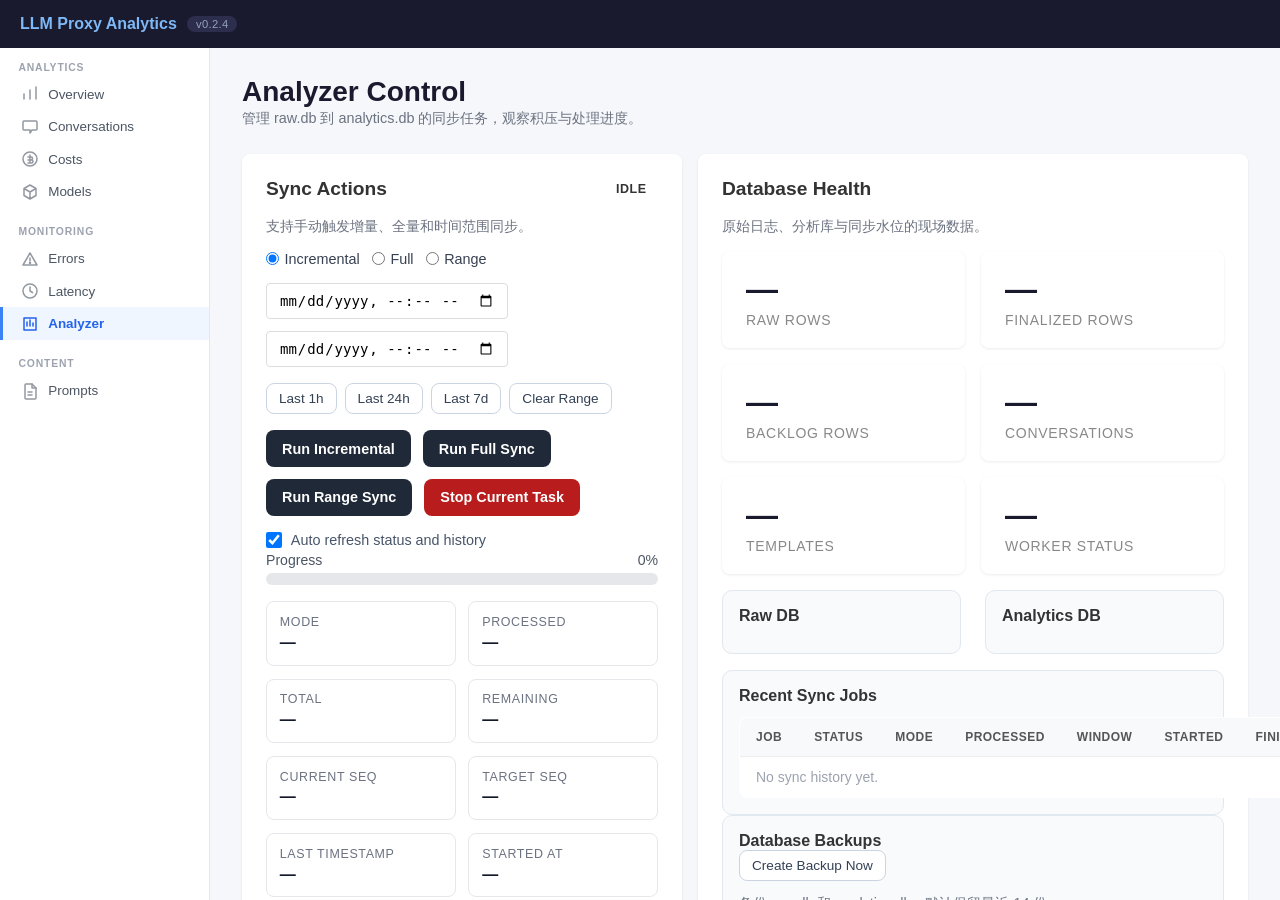
==== commit d1b7ddfe: "chore: prepare 0.2.4 release\n\n- add .env.example and ignore local .env\n- parameterize compose fil" ====
--- a/api/static/analyzer.html
+++ b/api/static/analyzer.html
@@ -10,7 +10,7 @@
   <header class="app-header">
     <div class="header-brand">
       <span class="brand">LLM Proxy Analytics</span>
-      <span class="header-version">v0.2.3</span>
+      <span class="header-version">v0.2.4</span>
     </div>
   </header>
   <aside class="app-sidebar">
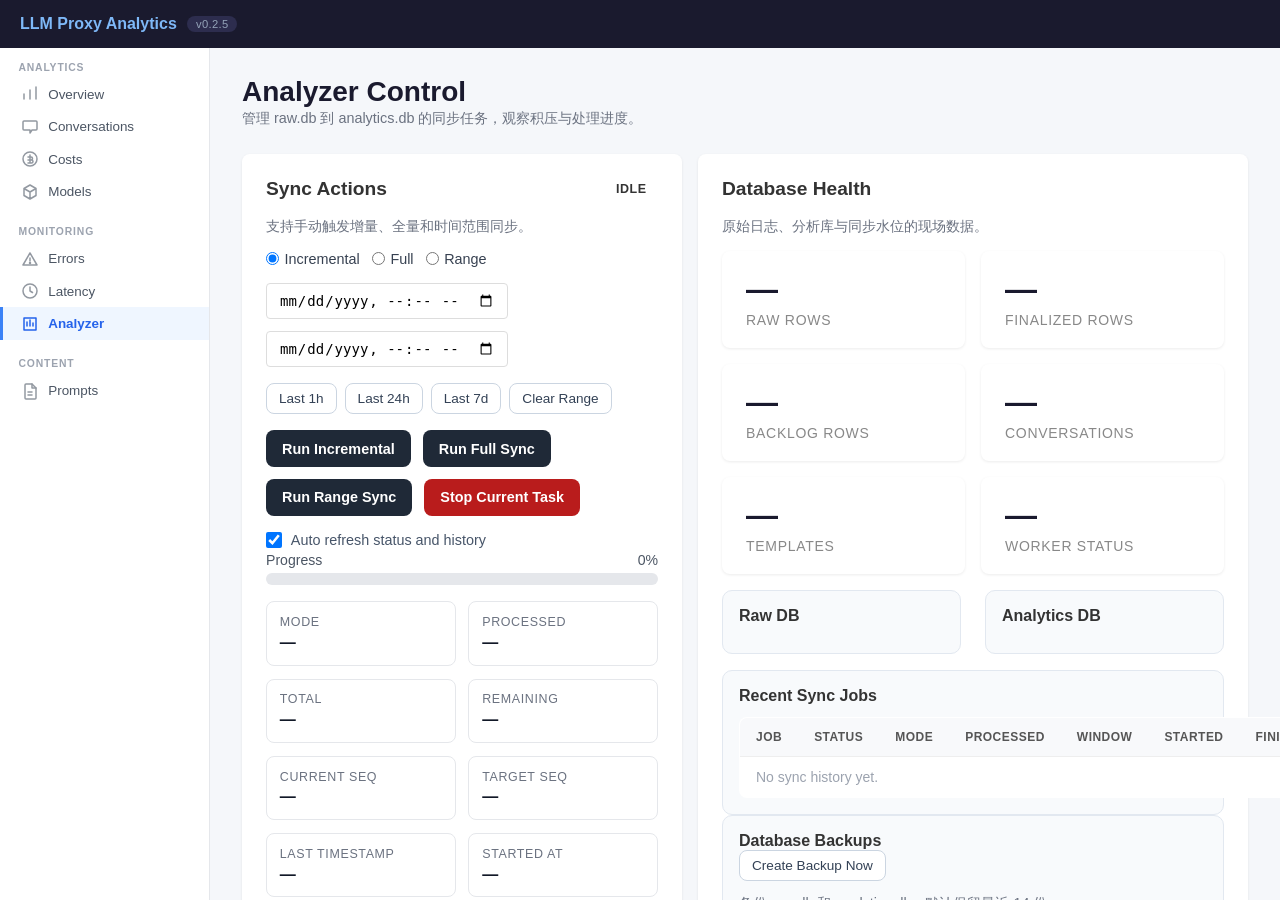
==== commit ac4fb126: "fix: preserve raw upstream response bytes in 0.2.5 release\n\n- fix Content-Length mismatches by for" ====
--- a/api/static/analyzer.html
+++ b/api/static/analyzer.html
@@ -10,7 +10,7 @@
   <header class="app-header">
     <div class="header-brand">
       <span class="brand">LLM Proxy Analytics</span>
-      <span class="header-version">v0.2.4</span>
+      <span class="header-version">v0.2.5</span>
     </div>
   </header>
   <aside class="app-sidebar">
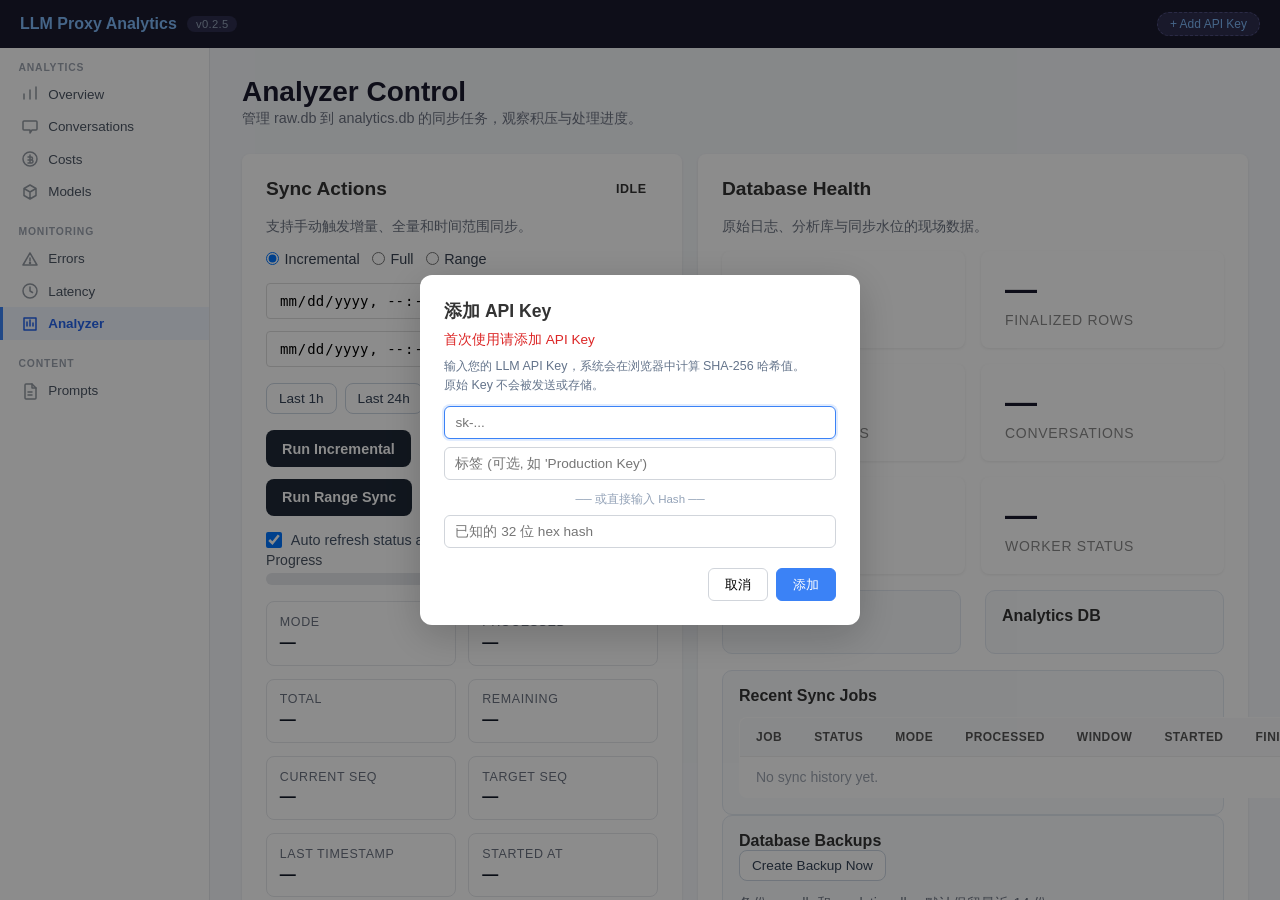
==== commit 73eda2b2: "feat: add key-hash scoped dashboard auth" ====
--- a/api/static/analyzer.html
+++ b/api/static/analyzer.html
@@ -12,6 +12,7 @@
       <span class="brand">LLM Proxy Analytics</span>
       <span class="header-version">v0.2.5</span>
     </div>
+    <div id="key-manager" class="key-manager"></div>
   </header>
   <aside class="app-sidebar">
     <nav class="sidebar-nav">
--- a/api/static/style.css
+++ b/api/static/style.css
@@ -31,6 +31,7 @@
   padding: 0 1.25rem;
   gap: 0.75rem;
   z-index: 100;
+  justify-content: space-between;
 }
 
 .header-brand {
@@ -2166,3 +2167,150 @@
   border: 1px solid #fcd34d;
   color: #92400e;
 }
+
+/* ── Key Management ───────────────────────────────────────── */
+
+.key-manager {
+  margin-left: auto;
+  display: flex;
+  align-items: center;
+  gap: 0.5rem;
+}
+
+.key-chips {
+  display: flex;
+  align-items: center;
+  gap: 0.35rem;
+  flex-wrap: wrap;
+}
+
+.key-chip {
+  display: inline-flex;
+  align-items: center;
+  gap: 0.25rem;
+  background: #2d2d4e;
+  border: 1px solid #3d3d6e;
+  border-radius: 999px;
+  padding: 0.15rem 0.5rem;
+  font-size: 0.72rem;
+  color: #c4d5f0;
+  white-space: nowrap;
+}
+
+.key-chip-label {
+  max-width: 100px;
+  overflow: hidden;
+  text-overflow: ellipsis;
+}
+
+.key-chip-copy,
+.key-chip-remove {
+  background: none;
+  border: none;
+  color: #94a3b8;
+  cursor: pointer;
+  font-size: 0.8rem;
+  padding: 0 0.15rem;
+  line-height: 1;
+}
+
+.key-chip-copy:hover { color: #7eb8f7; }
+.key-chip-remove:hover { color: #f87171; }
+
+.key-add-btn {
+  background: #2d2d4e;
+  border: 1px dashed #4d4d7e;
+  color: #7eb8f7;
+  border-radius: 999px;
+  padding: 0.25rem 0.75rem;
+  font-size: 0.75rem;
+  cursor: pointer;
+  white-space: nowrap;
+}
+.key-add-btn:hover { background: #3d3d6e; }
+.key-add-btn-small { padding: 0.15rem 0.55rem; }
+
+/* Key Modal */
+.modal-overlay {
+  position: fixed;
+  inset: 0;
+  background: rgba(0,0,0,0.45);
+  display: flex;
+  align-items: center;
+  justify-content: center;
+  z-index: 1000;
+}
+
+.modal-box {
+  background: #fff;
+  border-radius: 12px;
+  padding: 1.5rem;
+  max-width: 440px;
+  width: 90%;
+  box-shadow: 0 10px 40px rgba(0,0,0,0.2);
+}
+
+.key-modal-box h3 {
+  margin: 0 0 0.5rem;
+  font-size: 1.1rem;
+}
+
+.key-modal-msg {
+  color: #dc2626;
+  font-size: 0.85rem;
+  margin: 0 0 0.5rem;
+}
+
+.key-modal-hint {
+  color: #64748b;
+  font-size: 0.78rem;
+  margin: 0 0 0.75rem;
+  line-height: 1.5;
+}
+
+.key-modal-input {
+  width: 100%;
+  padding: 0.5rem 0.65rem;
+  border: 1px solid #d1d5db;
+  border-radius: 6px;
+  font-size: 0.85rem;
+  margin-bottom: 0.5rem;
+  box-sizing: border-box;
+}
+.key-modal-input:focus {
+  outline: none;
+  border-color: #3b82f6;
+  box-shadow: 0 0 0 2px rgba(59,130,246,0.15);
+}
+
+.key-modal-or {
+  text-align: center;
+  color: #94a3b8;
+  font-size: 0.72rem;
+  margin: 0.25rem 0 0.5rem;
+}
+
+.key-modal-actions {
+  display: flex;
+  justify-content: flex-end;
+  gap: 0.5rem;
+  margin-top: 0.75rem;
+}
+
+.key-modal-actions .btn {
+  padding: 0.4rem 1rem;
+  border-radius: 6px;
+  border: 1px solid #d1d5db;
+  background: #fff;
+  cursor: pointer;
+  font-size: 0.82rem;
+}
+
+.key-modal-actions .btn-primary {
+  background: #3b82f6;
+  color: #fff;
+  border-color: #3b82f6;
+}
+.key-modal-actions .btn-primary:hover {
+  background: #2563eb;
+}
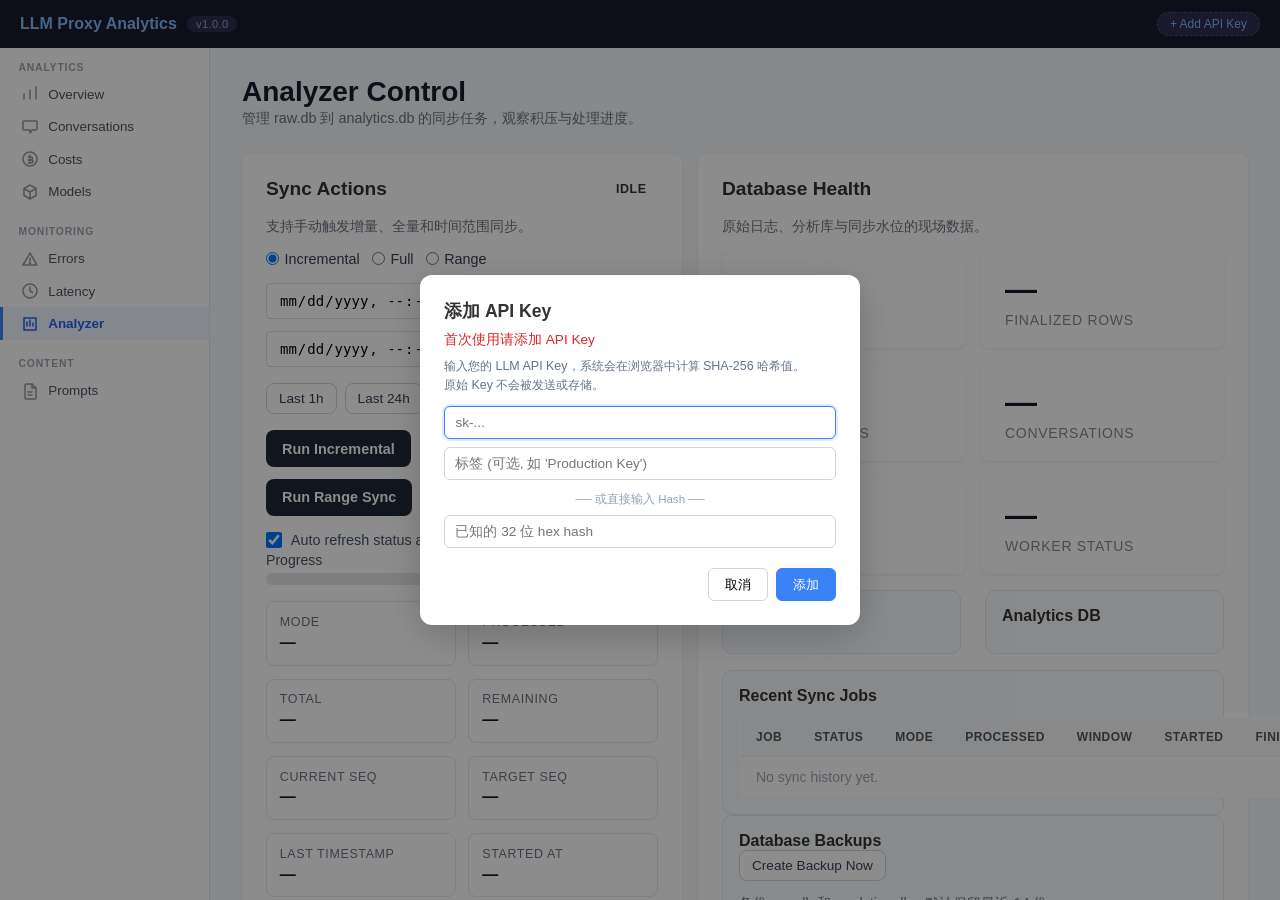
==== commit 81b3fa0a: "chore: bump version to 1.0.0" ====
--- a/api/static/analyzer.html
+++ b/api/static/analyzer.html
@@ -10,7 +10,7 @@
   <header class="app-header">
     <div class="header-brand">
       <span class="brand">LLM Proxy Analytics</span>
-      <span class="header-version">v0.2.5</span>
+      <span class="header-version">v1.0.0</span>
     </div>
     <div id="key-manager" class="key-manager"></div>
   </header>
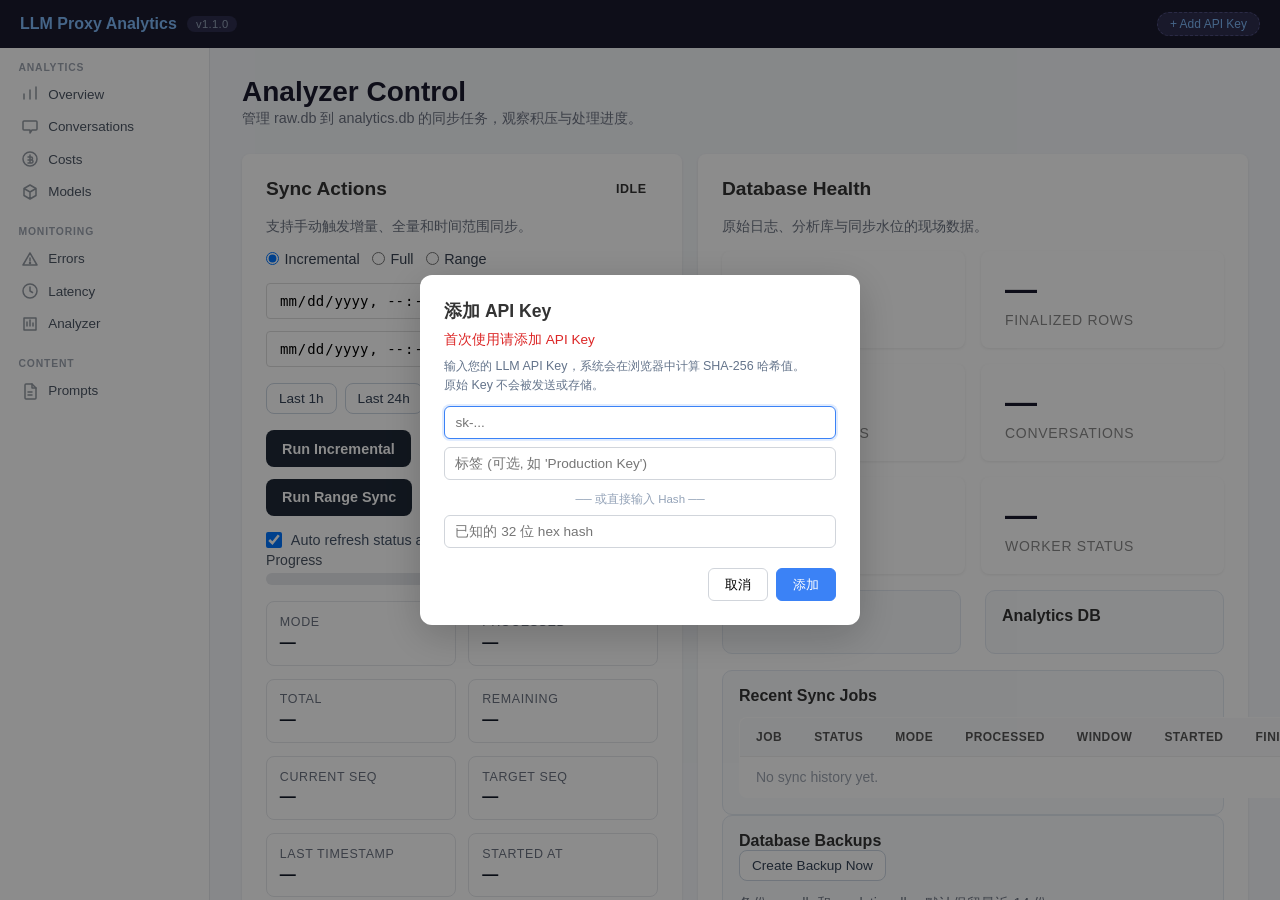
==== commit db9e137d: "Release v1.1.0 and add API usage guide" ====
--- a/api/static/analyzer.html
+++ b/api/static/analyzer.html
@@ -7,51 +7,6 @@
   <link rel="stylesheet" href="style.css" />
 </head>
 <body class="app-layout">
-  <header class="app-header">
-    <div class="header-brand">
-      <span class="brand">LLM Proxy Analytics</span>
-      <span class="header-version">v1.0.0</span>
-    </div>
-    <div id="key-manager" class="key-manager"></div>
-  </header>
-  <aside class="app-sidebar">
-    <nav class="sidebar-nav">
-      <div class="nav-group">
-        <div class="nav-group-label">Analytics</div>
-        <a href="/" class="nav-item">
-          <svg width="18" height="18" viewBox="0 0 18 18" fill="none" stroke="currentColor" stroke-width="1.5" stroke-linecap="round"><path d="M3 14V9m6 5V5m6 9V2"/></svg>
-          Overview</a>
-        <a href="/conversations.html" class="nav-item">
-          <svg width="18" height="18" viewBox="0 0 18 18" fill="none" stroke="currentColor" stroke-width="1.5" stroke-linecap="round" stroke-linejoin="round"><path d="M2 4c0-.6.4-1 1-1h12c.6 0 1 .4 1 1v7c0 .6-.4 1-1 1h-4l-2 3v-3H3c-.6 0-1-.4-1-1V4z"/></svg>
-          Conversations</a>
-        <a href="/costs.html" class="nav-item">
-          <svg width="18" height="18" viewBox="0 0 18 18" fill="none" stroke="currentColor" stroke-width="1.5" stroke-linecap="round" stroke-linejoin="round"><circle cx="9" cy="9" r="7"/><path d="M9 5v8M7 7h3a1.5 1.5 0 010 3H7m0 0h3.5a1.5 1.5 0 010 3H7"/></svg>
-          Costs</a>
-        <a href="/models.html" class="nav-item">
-          <svg width="18" height="18" viewBox="0 0 18 18" fill="none" stroke="currentColor" stroke-width="1.5" stroke-linecap="round" stroke-linejoin="round"><path d="M9 2L3 5.5v7L9 16l6-3.5v-7L9 2zM3 5.5L9 9m0 0v7m0-7l6-3.5"/></svg>
-          Models</a>
-      </div>
-      <div class="nav-group">
-        <div class="nav-group-label">Monitoring</div>
-        <a href="/errors.html" class="nav-item">
-          <svg width="18" height="18" viewBox="0 0 18 18" fill="none" stroke="currentColor" stroke-width="1.5" stroke-linecap="round" stroke-linejoin="round"><path d="M9 3L2 15h14L9 3z"/><path d="M9 8v3"/><circle cx="9" cy="13" r=".5" fill="currentColor"/></svg>
-          Errors</a>
-        <a href="/latency.html" class="nav-item">
-          <svg width="18" height="18" viewBox="0 0 18 18" fill="none" stroke="currentColor" stroke-width="1.5" stroke-linecap="round" stroke-linejoin="round"><circle cx="9" cy="9" r="7"/><path d="M9 5v4l2.5 1.5"/></svg>
-          Latency</a>
-        <a href="/analyzer.html" class="nav-item active">
-          <svg width="18" height="18" viewBox="0 0 18 18" fill="none" stroke="currentColor" stroke-width="1.5" stroke-linecap="round" stroke-linejoin="round"><path d="M3 3h12v12H3z"/><path d="M6 11V7m3 4V5m3 6V8"/></svg>
-          Analyzer</a>
-      </div>
-      <div class="nav-group">
-        <div class="nav-group-label">Content</div>
-        <a href="/prompts.html" class="nav-item">
-          <svg width="18" height="18" viewBox="0 0 18 18" fill="none" stroke="currentColor" stroke-width="1.5" stroke-linecap="round" stroke-linejoin="round"><path d="M5 2h6l4 4v10c0 .6-.4 1-1 1H5c-.6 0-1-.4-1-1V3c0-.6.4-1 1-1z"/><path d="M11 2v4h4M7 10h4m-4 3h4"/></svg>
-          Prompts</a>
-      </div>
-    </nav>
-  </aside>
-
   <main class="app-content">
     <div class="page-header page-header-stack">
       <div>
